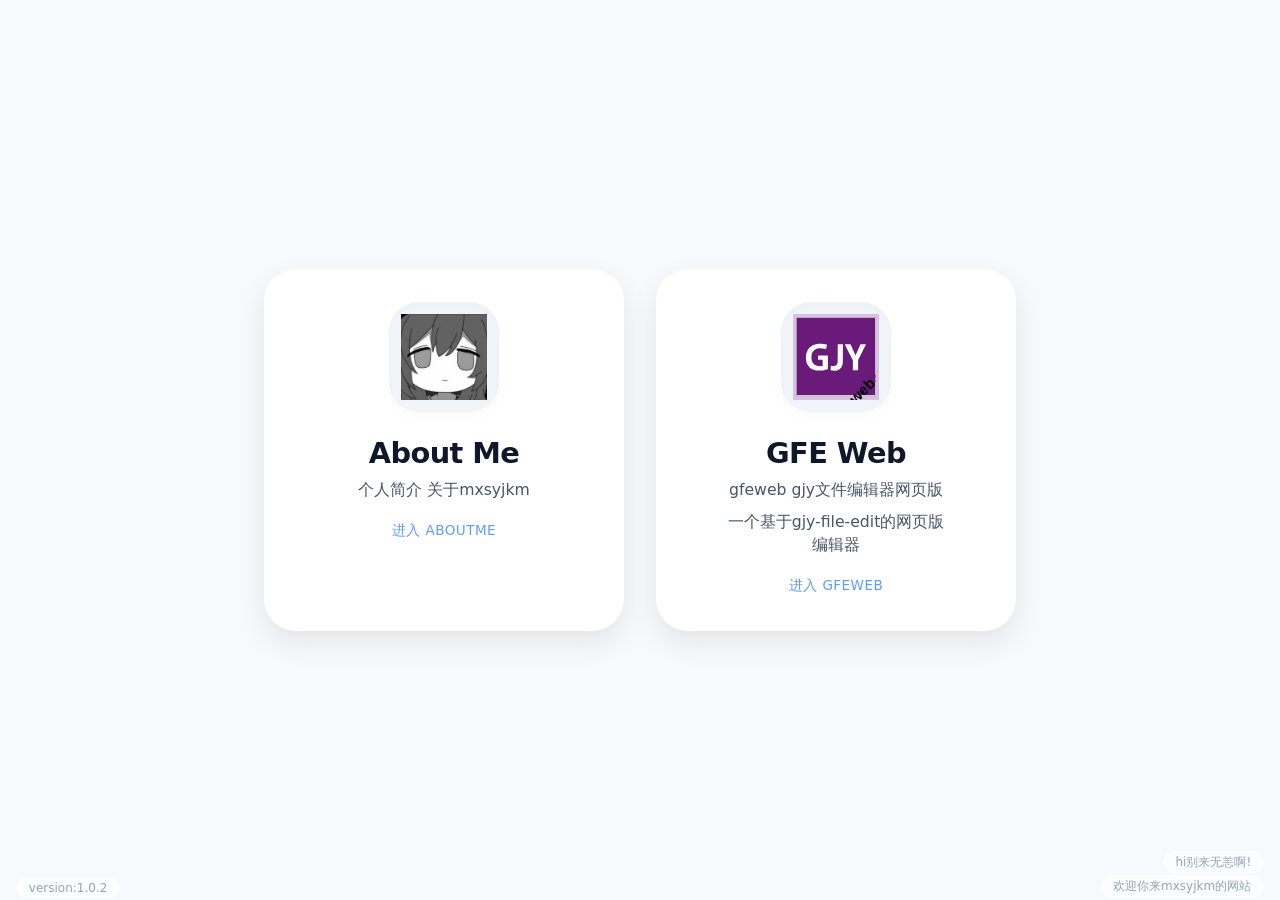
==== index.html @ 32e6872f "修复version不显示问题" ====
<!DOCTYPE html>
<html lang="en">
<head>
  <meta charset="UTF-8">
  <meta name="viewport" content="width=device-width, initial-scale=1.0">
  <title>网站索引</title>
  <style>
    * {
      margin: 0;
      padding: 0;
      box-sizing: border-box;
    }


    body {
      background: #f7f9fc;
      font-family: system-ui, -apple-system, 'Segoe UI', Roboto, 'Helvetica Neue', sans-serif;
      display: flex;
      align-items: center;
      justify-content: center;
      min-height: 100vh;
      padding: 1.5rem;
    }
    .index-container {
      display: flex;
      flex-wrap: wrap;
      justify-content: center;
      gap: 2rem;
      max-width: 1000px;
      width: 100%;
    }
    .card {
      flex: 1 1 260px;          /* 基础宽度260，可灵活伸缩 */
      max-width: 360px;
      background: #ffffff;
      border-radius: 2rem;
      box-shadow: 0 12px 30px rgba(0, 0, 0, 0.08),
                  0 4px 8px rgba(0, 0, 0, 0.02);
      transition: transform 0.2s ease, box-shadow 0.25s ease;
      display: flex;
      flex-direction: column;
      align-items: center;
      padding: 2rem 1.5rem 2.2rem;
      text-align: center;
      text-decoration: none;    /* 链接样式重置 */
      color: #1e293b;           /* 深灰蓝文字 */
      border: 1px solid rgba(255, 255, 255, 0.5);
      backdrop-filter: blur(2px);
    }

    /* 悬停效果：轻微上浮 + 加深阴影 */
    .card:hover {
      transform: translateY(-6px);
      box-shadow: 0 24px 40px rgba(0, 0, 0, 0.12),
                  0 8px 16px rgba(0, 0, 0, 0.04);
    }

    /* 图标区域 – 统一尺寸和外观 */
    .icon-wrapper {
      width: 110px;
      height: 110px;
      border-radius: 30px;        /* 温和的圆角矩形 */
      background: #f1f5f9;        /* 图标底色，避免透明svg看不清 */
      display: flex;
      align-items: center;
      justify-content: center;
      margin-bottom: 1.5rem;
      transition: background 0.2s;
      padding: 12px;              /* 让图标有些内边距，不紧贴边缘 */
      box-shadow: inset 0 2px 6px rgba(0, 0, 0, 0.02),
                  0 6px 12px rgba(0, 0, 0, 0.02);
    }

    /* 图标图片通用设置 */
    .icon-wrapper img {
      width: 100%;
      height: 100%;
      object-fit: contain;        /* 保持比例，不裁剪 */
      display: block;
    }

    /* 对于 SVG 图标，我们也可以直接使用 img 标签引入，效果一致 */
    /* 但如果直接用内联SVG会有不同，这里统一用 img */

    /* 标题样式 */
    .card h2 {
      font-size: 1.8rem;
      font-weight: 600;
      letter-spacing: -0.02em;
      margin-bottom: 0.5rem;
      color: #0f172a;
    }

    /* 描述文字 */
    .card p {
      font-size: 0.98rem;
      color: #475569;
      line-height: 1.5;
      margin-bottom: 0.5rem;
      max-width: 220px;
      margin-left: auto;
      margin-right: auto;
    }

    /* 可选的 “访问” 指示器（对无障碍友好，但不必须） */
    .card .hint {
      margin-top: 0.75rem;
      font-size: 0.85rem;
      font-weight: 500;
      text-transform: uppercase;
      letter-spacing: 0.03em;
      color: #3b82f6;          /* 友好的蓝色提示 */
      opacity: 0.8;
      transition: opacity 0.2s;
    }

    .card:hover .hint {
      opacity: 1;
    }

    /* 移动端小调整 */
    @media (max-width: 480px) {
      .card {
        padding: 1.6rem 1.2rem 1.8rem;
      }
      .icon-wrapper {
        width: 90px;
        height: 90px;
      }
      .card h2 {
        font-size: 1.6rem;
      }
    }
    .footer-note-f {
      position: fixed;
      bottom: 26px;
      right: 16px;
      font-size: 0.75rem;
      color: #94a3b8;
      background: rgba(255,255,255,0.6);
      padding: 0.2rem 0.8rem;
      border-radius: 100px;
      backdrop-filter: blur(4px);
      pointer-events: none;
    }
    .footer-note-s {
      position: fixed;
      bottom: 2px;
      right: 16px;
      font-size: 0.75rem;
      color: #94a3b8;
      background: rgba(255,255,255,0.6);
      padding: 0.2rem 0.8rem;
      border-radius: 100px;
      backdrop-filter: blur(4px);
      pointer-events: none;
    }    
    .footer-note-version {
      position: fixed;
      bottom: 2px;
      left: 16px;
      font-size: 0.75rem;
      color: #94a3b8;
      background: rgba(255,255,255,0.6);
      padding: 0.2rem 0.8rem;
      border-radius: 100px;
      backdrop-filter: blur(4px);
      pointer-events: none;
    }    

    /* 确保卡片作为链接没有下划线 */
    a.card {
      text-decoration: none;
    }
    a.card:focus-visible {
      outline: 3px solid #3b82f6;
      outline-offset: 4px;
    }
  </style>
</head>
<body>
  <div class="index-container">
    <!-- 卡片1: aboutme -->
    <a class="card" href="aboutme/">
      <div class="icon-wrapper">
        <img src="src/avatar.jpg" alt="About Me 头像图标" loading="lazy">
      </div>
      <h2>About Me</h2>
      <p>个人简介 关于mxsyjkm</p>
      <span class="hint">进入 aboutme</span>
    </a>
    <a class="card" href="gfeweb/">
      <div class="icon-wrapper">
        <img src="src/gfe.svg" alt="GFE Web 矢量图标" loading="lazy">
      </div>
      <h2>GFE Web</h2>
      <p>gfeweb gjy文件编辑器网页版</p>
      <p>一个基于gjy-file-edit的网页版编辑器</p>
      <span class="hint">进入 gfeweb</span>
    </a>
  </div>
  <div class="footer-note-f">hi别来无恙啊!</div>
  <div class="footer-note-s">欢迎你来mxsyjkm的网站</div>
  <div class="footer-note-version">version:<span id="main_version"></span></div>
  <script>
  const version = "1.0.2";
  document.getElementById("main_version").textContent = version;
  </script>
</body>
</html>
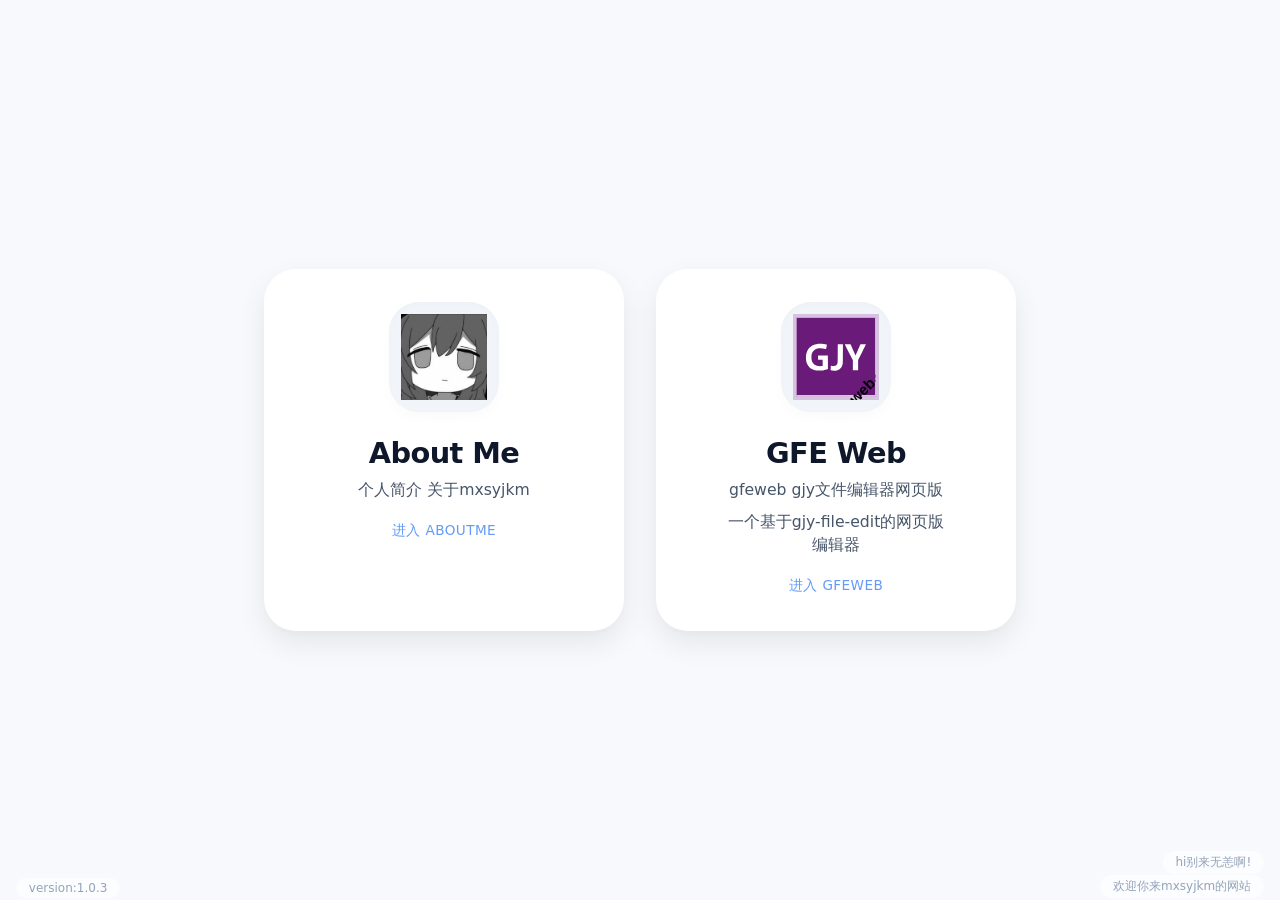
==== commit 90caa61a: "新增自我介绍文件防止访问时404" ====
--- a/index.html
+++ b/index.html
@@ -203,8 +203,8 @@
   <div class="footer-note-s">欢迎你来mxsyjkm的网站</div>
   <div class="footer-note-version">version:<span id="main_version"></span></div>
   <script>
-  const version = "1.0.2";
-  document.getElementById("main_version").textContent = version;
+    const version = "1.0.3";
+    document.getElementById("main_version").textContent = version;
   </script>
 </body>
 </html>
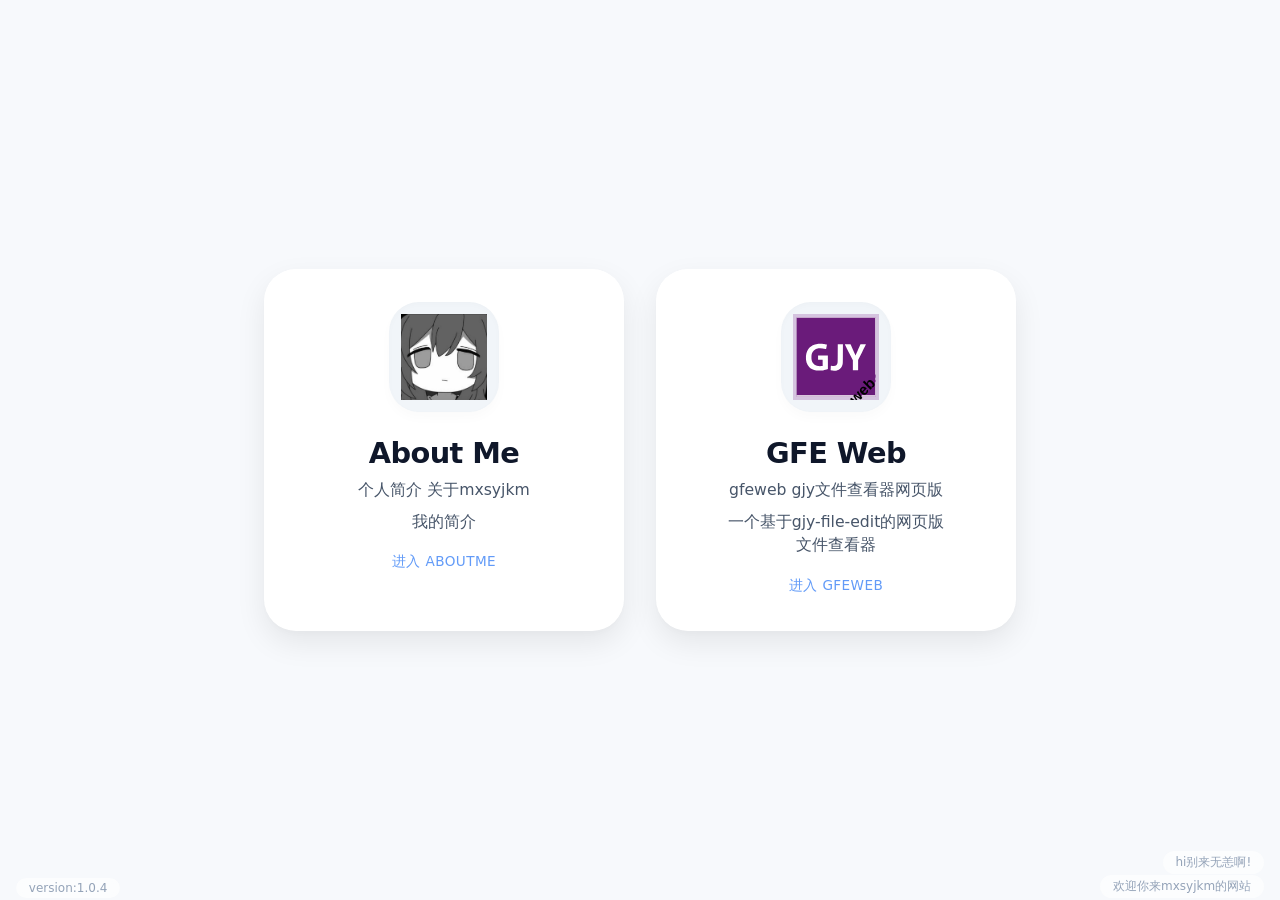
==== commit c51e2770: "修改了一些索引文件的文字" ====
--- a/index.html
+++ b/index.html
@@ -187,6 +187,7 @@
       </div>
       <h2>About Me</h2>
       <p>个人简介 关于mxsyjkm</p>
+      <p>我的简介</p>
       <span class="hint">进入 aboutme</span>
     </a>
     <a class="card" href="gfeweb/">
@@ -194,8 +195,8 @@
         <img src="src/gfe.svg" alt="GFE Web 矢量图标" loading="lazy">
       </div>
       <h2>GFE Web</h2>
-      <p>gfeweb gjy文件编辑器网页版</p>
-      <p>一个基于gjy-file-edit的网页版编辑器</p>
+      <p>gfeweb gjy文件查看器网页版</p>
+      <p>一个基于gjy-file-edit的网页版文件查看器</p>
       <span class="hint">进入 gfeweb</span>
     </a>
   </div>
@@ -203,7 +204,7 @@
   <div class="footer-note-s">欢迎你来mxsyjkm的网站</div>
   <div class="footer-note-version">version:<span id="main_version"></span></div>
   <script>
-    const version = "1.0.3";
+    const version = "1.0.4";
     document.getElementById("main_version").textContent = version;
   </script>
 </body>
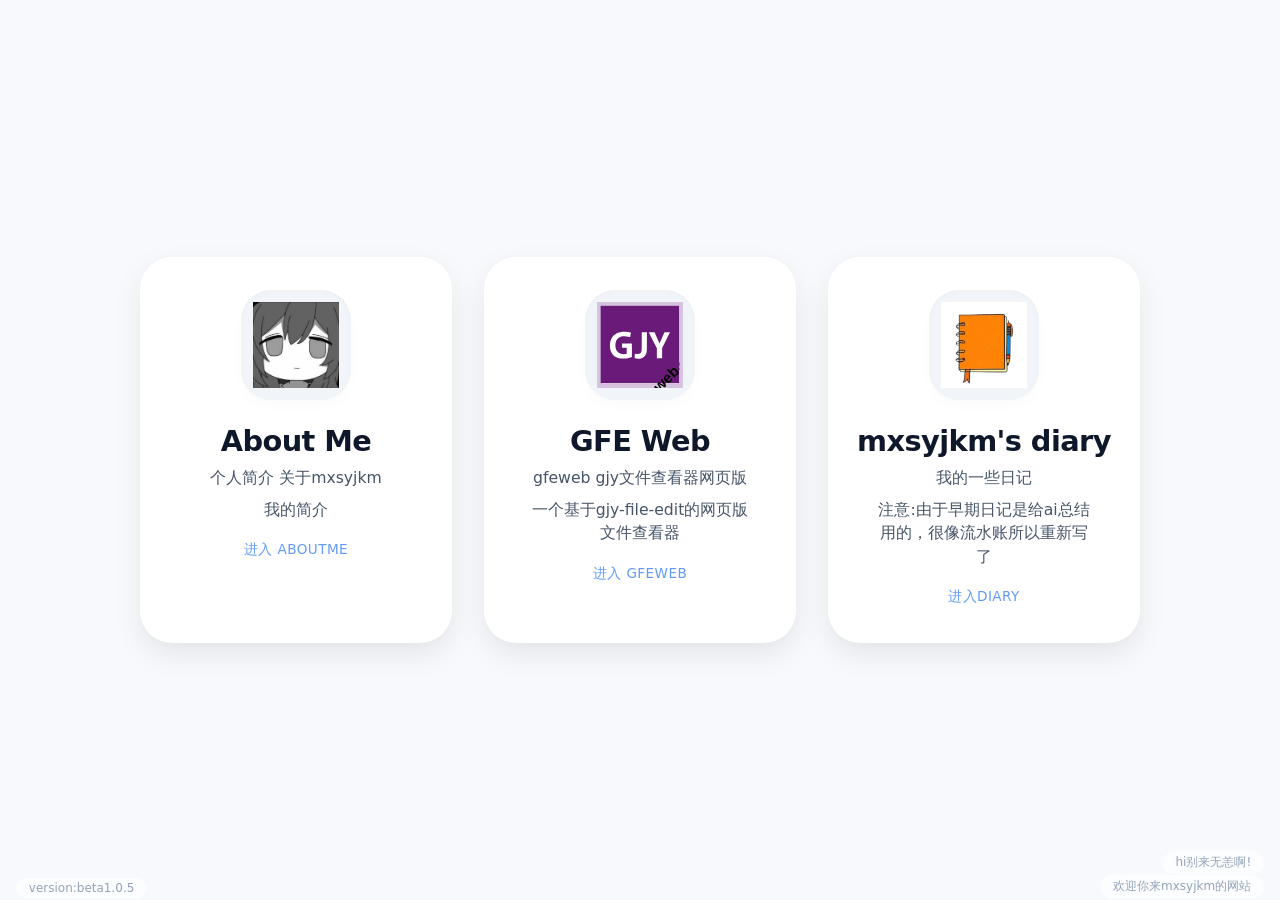
==== commit efcb236a: "新增diary卡片" ====
--- a/index.html
+++ b/index.html
@@ -1,5 +1,5 @@
 <!DOCTYPE html>
-<html lang="en">
+<html lang="zh-CN">
 <head>
   <meta charset="UTF-8">
   <meta name="viewport" content="width=device-width, initial-scale=1.0">
@@ -183,7 +183,7 @@
     <!-- 卡片1: aboutme -->
     <a class="card" href="aboutme/">
       <div class="icon-wrapper">
-        <img src="src/avatar.jpg" alt="About Me 头像图标" loading="lazy">
+        <img src="src/avatar.jpg" alt="About Me 一个图标" loading="lazy">
       </div>
       <h2>About Me</h2>
       <p>个人简介 关于mxsyjkm</p>
@@ -192,19 +192,28 @@
     </a>
     <a class="card" href="gfeweb/">
       <div class="icon-wrapper">
-        <img src="src/gfe.svg" alt="GFE Web 矢量图标" loading="lazy">
+        <img src="src/gfe.svg" alt="一个图标" loading="lazy">
       </div>
       <h2>GFE Web</h2>
       <p>gfeweb gjy文件查看器网页版</p>
       <p>一个基于gjy-file-edit的网页版文件查看器</p>
       <span class="hint">进入 gfeweb</span>
     </a>
+    <a class="card" href="diary/">
+      <div class="icon-wrapper">
+        <img src="src/diary.jpg" alt="一个图标" loading="lazy">
+      </div>
+      <h2>mxsyjkm's diary</h2>
+      <p>我的一些日记</p>
+      <p>注意:由于早期日记是给ai总结用的，很像流水账所以重新写了</p>
+      <span class="hint">进入diary</span>
+    </a>
   </div>
   <div class="footer-note-f">hi别来无恙啊!</div>
   <div class="footer-note-s">欢迎你来mxsyjkm的网站</div>
   <div class="footer-note-version">version:<span id="main_version"></span></div>
   <script>
-    const version = "1.0.4";
+    const version = "beta1.0.5";
     document.getElementById("main_version").textContent = version;
   </script>
 </body>
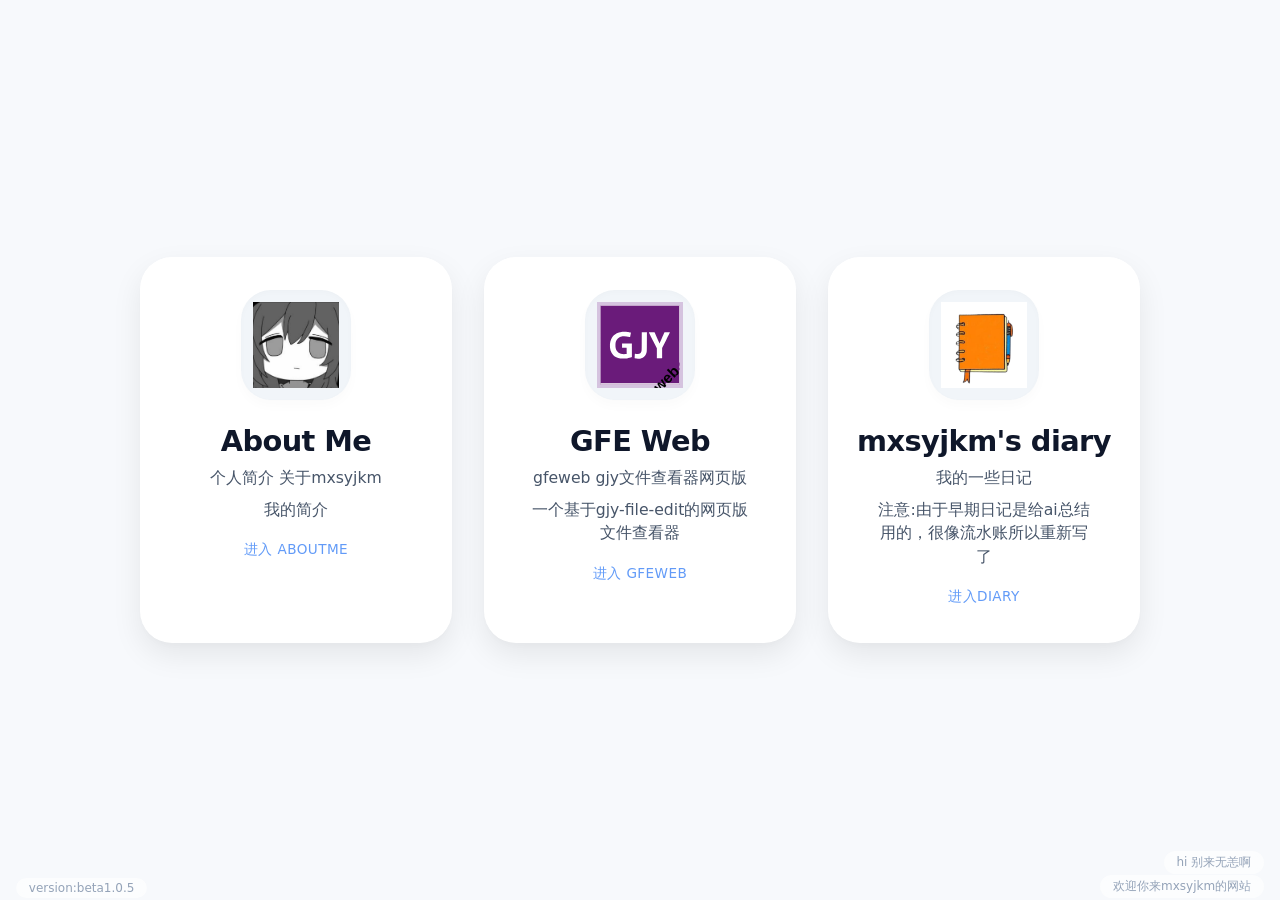
==== commit ff155c7a: "新增随机语录显示" ====
--- a/index.html
+++ b/index.html
@@ -216,5 +216,6 @@
     const version = "beta1.0.5";
     document.getElementById("main_version").textContent = version;
   </script>
+  <script src="randomtext.js"></script>
 </body>
 </html>
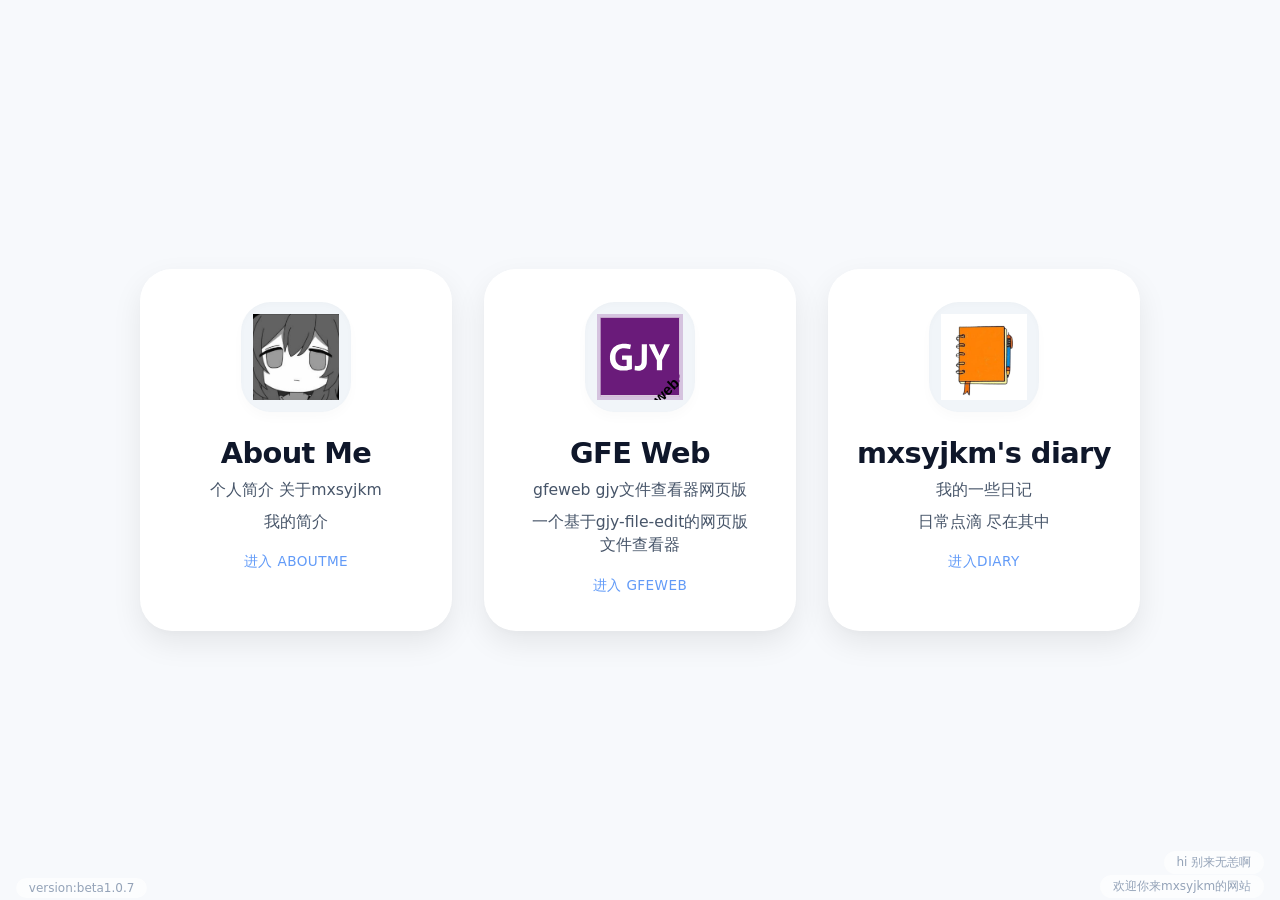
==== commit 73ad6d2e: "新增随机语录功能" ====
--- a/index.html
+++ b/index.html
@@ -205,7 +205,7 @@
       </div>
       <h2>mxsyjkm's diary</h2>
       <p>我的一些日记</p>
-      <p>注意:由于早期日记是给ai总结用的，很像流水账所以重新写了</p>
+      <p>日常点滴 尽在其中</p>
       <span class="hint">进入diary</span>
     </a>
   </div>
@@ -213,7 +213,7 @@
   <div class="footer-note-s">欢迎你来mxsyjkm的网站</div>
   <div class="footer-note-version">version:<span id="main_version"></span></div>
   <script>
-    const version = "beta1.0.5";
+    const version = "beta1.0.7";
     document.getElementById("main_version").textContent = version;
   </script>
   <script src="randomtext.js"></script>
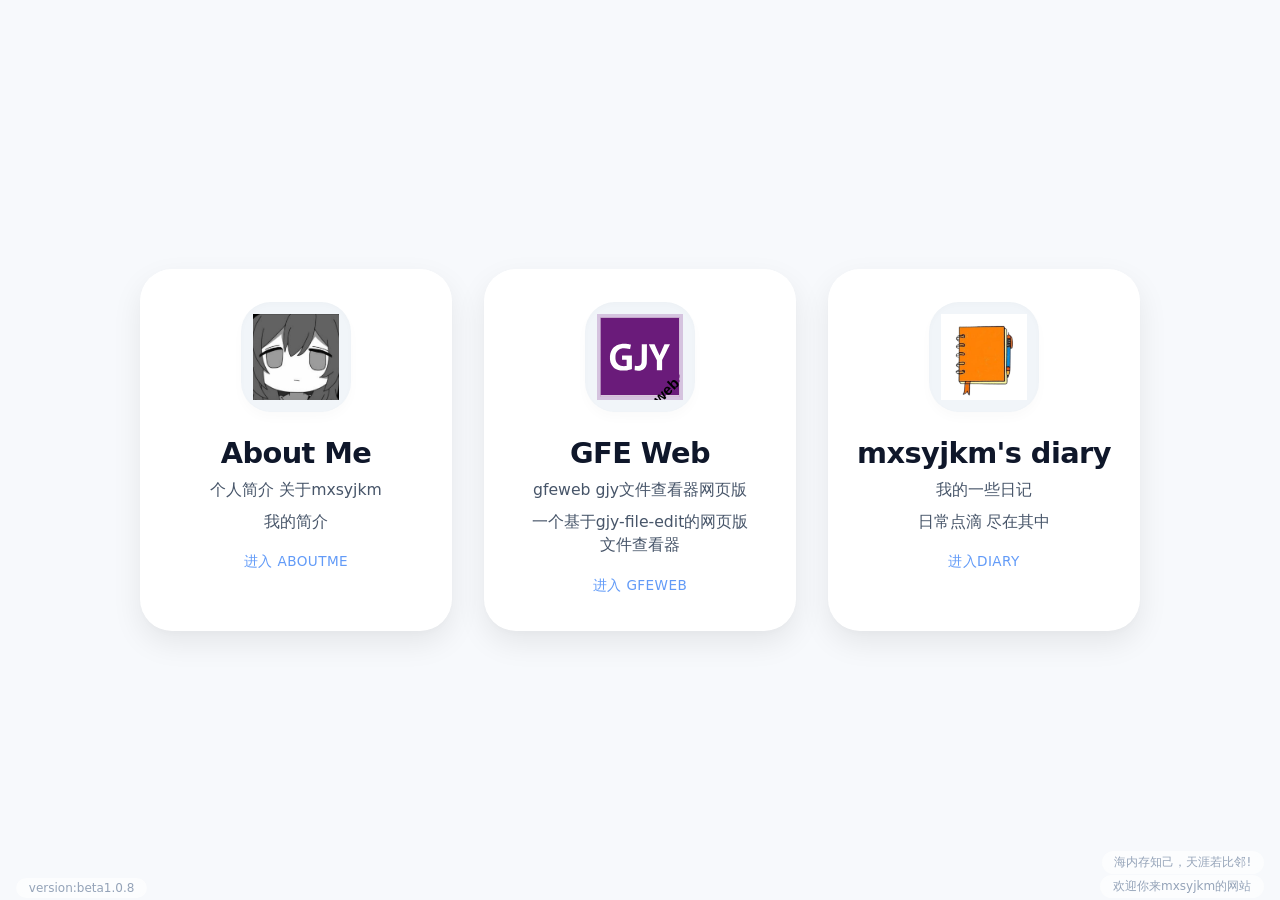
==== commit 19651a2e: "新增日记格式规定文件v1" ====
--- a/index.html
+++ b/index.html
@@ -213,7 +213,7 @@
   <div class="footer-note-s">欢迎你来mxsyjkm的网站</div>
   <div class="footer-note-version">version:<span id="main_version"></span></div>
   <script>
-    const version = "beta1.0.7";
+    const version = "beta1.0.8";
     document.getElementById("main_version").textContent = version;
   </script>
   <script src="randomtext.js"></script>
